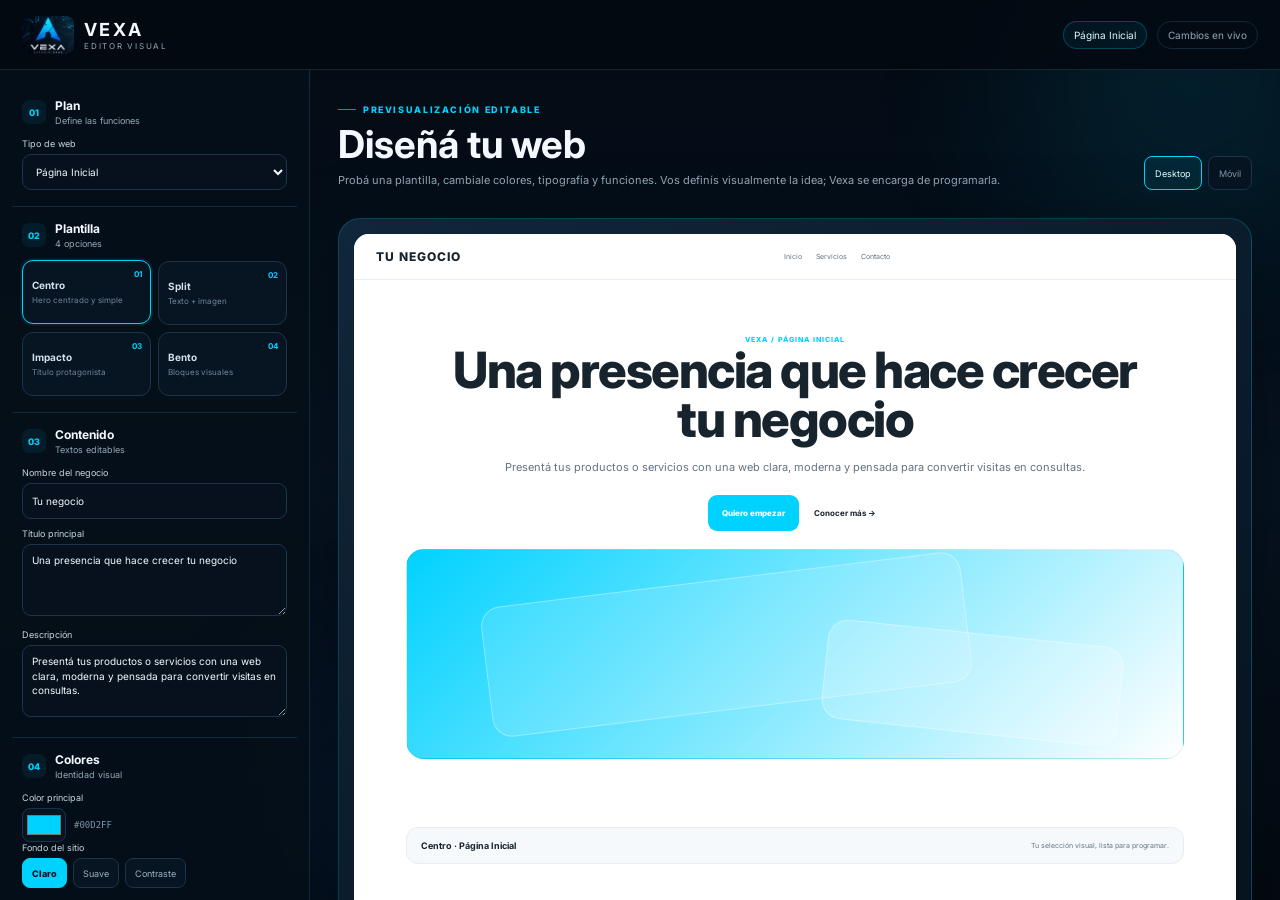
==== editor.html @ e1d901c8 "4.5" ====
<!DOCTYPE html>
<html lang="es">
<head>
  <meta charset="UTF-8">
  <meta name="viewport" content="width=device-width, initial-scale=1.0">
  <meta name="description" content="Editor visual de diseños Vexa Studio Page.">
  <link rel="icon" type="image/png" href="img/favicon.png">
  <title>Vexa | Editor visual</title>
  <link rel="preconnect" href="https://fonts.googleapis.com">
  <link rel="preconnect" href="https://fonts.gstatic.com" crossorigin>
  <link href="https://fonts.googleapis.com/css2?family=Inter:wght@400;500;600;700;800&family=Manrope:wght@400;500;600;700;800&family=Playfair+Display:wght@500;600;700&family=Poppins:wght@400;500;600;700;800&display=swap" rel="stylesheet">
  <link rel="stylesheet" href="editor.css">
</head>
<body>
  <div class="editor-glow editor-glow-a"></div>
  <div class="editor-glow editor-glow-b"></div>

  <header class="editor-topbar">
    <div class="editor-brand">
      <img src="img/logo-vexa-header.jpg" alt="Vexa" class="editor-logo">
      <div>
        <strong>VEXA</strong>
        <span>EDITOR VISUAL</span>
      </div>
    </div>
    <div class="editor-top-meta">
      <span class="pill" id="planPill">Página Inicial</span>
      <span class="save-state" id="saveState">Cambios en vivo</span>
    </div>
  </header>

  <main class="editor-shell">
    <aside class="editor-toolbar" aria-label="Herramientas de diseño">
      <div class="toolbar-scroll">
        <section class="tool-section">
          <div class="tool-heading"><span>01</span><div><strong>Plan</strong><small>Define las funciones</small></div></div>
          <label class="tool-field"><span>Tipo de web</span>
            <select id="planSelectEditor"></select>
          </label>
        </section>

        <section class="tool-section tool-templates">
          <div class="tool-heading">
            <span>02</span>
            <div><strong>Plantilla</strong><small>4 opciones</small></div>
          </div>
          <div class="template-picker" id="templatePicker"></div>
        </section>

        <section class="tool-section">
          <div class="tool-heading"><span>03</span><div><strong>Contenido</strong><small>Textos editables</small></div></div>
          <label class="tool-field">
            <span>Nombre del negocio</span>
            <input id="businessName" type="text" maxlength="36" value="Tu negocio">
          </label>
          <label class="tool-field">
            <span>Título principal</span>
            <textarea id="heroTitle" rows="2" maxlength="90">Una presencia que hace crecer tu negocio</textarea>
          </label>
          <label class="tool-field">
            <span>Descripción</span>
            <textarea id="heroDescription" rows="3" maxlength="180">Presentá tus productos o servicios con una web clara, moderna y pensada para convertir visitas en consultas.</textarea>
          </label>
        </section>

        <section class="tool-section">
          <div class="tool-heading"><span>04</span><div><strong>Colores</strong><small>Identidad visual</small></div></div>
          <label class="color-tool">
            <span>Color principal</span>
            <div class="color-row"><input id="accentColor" type="color" value="#00d2ff"><code id="accentHex">#00D2FF</code></div>
          </label>
          <div class="choice-label">Fondo del sitio</div>
          <div class="choice-row" id="themeChoices">
            <button type="button" class="choice active" data-theme="light">Claro</button>
            <button type="button" class="choice" data-theme="soft">Suave</button>
            <button type="button" class="choice" data-theme="contrast">Contraste</button>
          </div>
        </section>

        <section class="tool-section">
          <div class="tool-heading"><span>05</span><div><strong>Tipografía</strong><small>Estilo del contenido</small></div></div>
          <label class="tool-field"><span>Familia</span>
            <select id="fontFamily">
              <option value="Inter">Inter</option>
              <option value="Manrope">Manrope</option>
              <option value="Poppins">Poppins</option>
              <option value="Playfair Display">Playfair Display</option>
            </select>
          </label>
        </section>

        <section class="tool-section">
          <div class="tool-heading"><span>06</span><div><strong>Funciones</strong><small>Según tu plan</small></div></div>
          <div class="switch-list" id="featureList"></div>
        </section>

        <section class="tool-section">
          <div class="tool-heading"><span>07</span><div><strong>Productos</strong><small>Cómo se muestran</small></div></div>
          <div class="choice-row choice-row-wrap" id="productLayoutChoices">
            <button type="button" class="choice active" data-product-layout="grid">Cuadrícula</button>
            <button type="button" class="choice" data-product-layout="sidebar">Barra lateral</button>
          </div>
          <div class="lock-note" id="productLayoutNote"></div>
        </section>

        <section class="tool-section tool-actions">
          <button type="button" class="button primary-wide" id="saveDesign">Guardar diseño</button>
          <button type="button" class="button ghost-wide" id="sendToQuote">Usar en mi cotización</button>
          <button type="button" class="text-button" id="resetDesign">Restablecer</button>
        </section>
      </div>
    </aside>

    <section class="editor-workspace">
      <div class="workspace-head">
        <div>
          <span class="eyebrow">PREVISUALIZACIÓN EDITABLE</span>
          <h1 id="workspaceTitle">Diseñá tu web</h1>
          <p>Probá una plantilla, cambiale colores, tipografía y funciones. Vos definís visualmente la idea; Vexa se encarga de programarla.</p>
        </div>
        <div class="device-switch" aria-label="Vista del dispositivo">
          <button type="button" class="device-btn active" data-device="desktop">Desktop</button>
          <button type="button" class="device-btn" data-device="mobile">Móvil</button>
        </div>
      </div>

      <div class="preview-stage" id="previewStage">
        <div class="preview-frame" id="previewFrame">
          <div class="preview-site" id="previewSite"></div>
        </div>
      </div>

      <div class="editor-summary">
        <div class="summary-copy">
          <span class="eyebrow">INVERSIÓN ESTIMADA</span>
          <strong id="editorPrice">$ 30.000 ARS</strong>
          <small>El cálculo incluye el plan y los adicionales seleccionados en este editor. El mantenimiento se define en el cotizador.</small>
        </div>
        <div class="summary-chips" id="summaryChips"></div>
      </div>

      <details class="editor-notes">
        <summary>¿Cómo funciona este editor?</summary>
        <p>Las plantillas son referencias visuales. No modifican ni publican la web real. Cuando envíes tu selección, Vexa recibe la configuración elegida para programarla.</p>
      </details>
    </section>
  </main>

  <div class="mobile-toolbar-toggle" id="mobileToolbarToggle" aria-hidden="true">Herramientas</div>
  <div id="designQuoteModal" class="design-quote-modal hidden" role="dialog" aria-modal="true" aria-labelledby="designQuoteTitle">
    <div class="design-quote-backdrop" data-design-quote-backdrop></div>
    <div class="design-quote-card">
      <button type="button" class="design-quote-close" data-close-design-quote aria-label="Cerrar">×</button>
      <div class="design-quote-head">
        <span class="eyebrow">ÚLTIMO PASO</span>
        <h2 id="designQuoteTitle">Mandanos tu diseño</h2>
        <p>Tu selección visual ya está completa. Solo necesitamos tus datos de contacto y mantenimiento para enviarte la cotización sin que vuelvas a llenar el formulario principal.</p>
      </div>

      <div class="design-quote-preview-strip">
        <div><span>PLAN + PLANTILLA</span><strong id="designQuotePlan">Página Inicial · Centro</strong></div>
        <div><span>INVERSIÓN ESTIMADA</span><strong id="designQuoteInvestment">$ 30.000 ARS</strong></div>
      </div>

      <form id="designQuoteForm" class="design-quote-form">
        <div class="design-quote-fields">
          <label><span>Nombre de contacto *</span><input id="designClientContact" type="text" required maxlength="80" autocomplete="name" placeholder="Ej: Juan Pérez"></label>
          <label><span>Empresa / emprendimiento *</span><input id="designClientCompany" type="text" required maxlength="100" autocomplete="organization" placeholder="Ej: Mi Tienda"></label>
          <label><span>WhatsApp / teléfono *</span><input id="designClientPhone" type="tel" required maxlength="40" autocomplete="tel" inputmode="tel" placeholder="Ej: +54 9 ..."></label>
          <label><span>Correo electrónico <em>(opcional)</em></span><input id="designClientEmail" type="email" maxlength="120" autocomplete="email" placeholder="Ej: hola@mitienda.com"></label>
        </div>

        <div class="design-quote-block">
          <div class="design-quote-block-head"><strong>Mantenimiento y actualizaciones</strong><span>Opcional</span></div>
          <select id="designQuoteMaintenance">
            <option value="sin_mantenimiento">Sin mantenimiento</option>
            <option value="mensual">Mensual</option>
            <option value="quincenal">Quincenal</option>
            <option value="semanal">Semanal</option>
          </select>
          <small id="designQuoteMaintenanceNote">Sin mantenimiento no se pueden actualizar productos, precios ni contenidos de forma periódica.</small>
        </div>

        <div class="design-quote-block design-quote-features-block">
          <div class="design-quote-block-head"><strong>Funciones que elegiste</strong><span>Detalle para Vexa</span></div>
          <div id="designQuoteFeatures" class="design-quote-features"></div>
        </div>

        <label class="design-quote-message"><span>Comentario adicional <em>(opcional)</em></span><textarea id="designClientMessage" rows="3" maxlength="500" placeholder="Podés aclarar alguna idea, referencia o pedido especial."></textarea></label>

        <div class="design-quote-footer">
          <div class="design-quote-status" id="designQuoteStatus" role="status" aria-live="polite"></div>
          <div class="design-quote-actions">
            <button type="button" class="button ghost-wide" data-close-design-quote>Seguir editando</button>
            <button type="submit" class="button primary-wide" id="designQuoteSubmit">Enviar a Vexa</button>
          </div>
        </div>
      </form>
    </div>
  </div>

  <div class="editor-toast" id="editorToast" role="status" aria-live="polite"></div>

  <script src="editor.js"></script>
</body>
</html>
---- editor.css ----
:root{
  --bg:#040c15;--panel:#091827;--panel-2:#0c2033;--line:rgba(108,211,255,.14);--line-strong:rgba(0,210,255,.38);
  --cyan:#00d2ff;--blue:#2c74ff;--text:#f4f9ff;--muted:#93a7b8;--success:#51e1a5;--shadow:0 24px 80px rgba(0,0,0,.34);
}
*{box-sizing:border-box}
html,body{margin:0;min-height:100%;background:linear-gradient(180deg,#030a12,#061321 54%,#030a11);color:var(--text);font-family:Inter,system-ui,sans-serif}
body{overflow:hidden}
button,input,textarea,select{font:inherit}
button{cursor:pointer}
.editor-glow{position:fixed;width:340px;height:340px;border-radius:50%;filter:blur(90px);opacity:.1;pointer-events:none;z-index:0}.editor-glow-a{top:-90px;right:-80px;background:var(--cyan)}.editor-glow-b{bottom:-100px;left:260px;background:var(--blue)}
.editor-topbar{height:70px;display:flex;align-items:center;justify-content:space-between;padding:0 22px;border-bottom:1px solid var(--line);background:rgba(3,10,18,.88);backdrop-filter:blur(16px);position:relative;z-index:10}
.editor-brand{display:flex;align-items:center;gap:10px}.editor-logo{width:52px;height:38px;object-fit:cover;border-radius:8px}.editor-brand strong{display:block;font:700 18px Rajdhani,Inter,sans-serif;letter-spacing:.13em}.editor-brand span{display:block;margin-top:1px;color:var(--muted);font-size:8px;letter-spacing:.22em}.editor-top-meta{display:flex;align-items:center;gap:10px}.pill,.save-state{border:1px solid var(--line);padding:7px 10px;border-radius:999px;font-size:10px}.pill{border-color:rgba(0,210,255,.25);color:#dffbff;background:rgba(0,210,255,.06)}.save-state{color:var(--muted)}
.editor-shell{height:calc(100vh - 70px);display:grid;grid-template-columns:310px minmax(0,1fr);position:relative;z-index:1}
.editor-toolbar{background:rgba(5,15,25,.94);border-right:1px solid var(--line);overflow:hidden}.toolbar-scroll{height:100%;overflow:auto;padding:14px 12px 28px;scrollbar-width:thin}.tool-section{padding:14px 10px 16px;border-bottom:1px solid var(--line)}.tool-section:last-child{border-bottom:0}.tool-heading{display:flex;gap:9px;align-items:center;margin-bottom:12px}.tool-heading>span{display:grid;place-items:center;width:24px;height:24px;border-radius:7px;background:rgba(0,210,255,.08);color:var(--cyan);font-size:9px;font-weight:800}.tool-heading strong{display:block;font-size:12px}.tool-heading small{display:block;margin-top:2px;color:var(--muted);font-size:9px}
.template-picker{display:grid;grid-template-columns:repeat(2,minmax(0,1fr));gap:7px}.template-btn{position:relative;overflow:hidden;text-align:left;border:1px solid #1c344a;background:#071422;color:#cfe0ec;padding:9px;border-radius:11px;min-height:64px;transition:.18s ease}.template-btn:hover,.template-btn.active{border-color:var(--cyan);box-shadow:0 0 0 2px rgba(0,210,255,.08);transform:translateY(-1px)}.template-btn strong{display:block;font-size:10px}.template-btn span{display:block;color:#71879a;font-size:8px;line-height:1.35;margin-top:4px}.template-btn b{position:absolute;top:8px;right:8px;font-size:8px;color:var(--cyan)}
.tool-field,.color-tool{display:block;margin-top:9px}.tool-field>span,.color-tool>span,.choice-label{display:block;font-size:9px;color:#c6d6e1;margin-bottom:5px}.tool-field input,.tool-field textarea,.tool-field select{width:100%;color:var(--text);background:#06111d;border:1px solid #1c344a;border-radius:9px;padding:8px 9px;outline:none;font-size:10px}.tool-field input,.tool-field select{min-height:36px}.tool-field textarea{min-height:72px;resize:vertical;line-height:1.45}.tool-field input:focus,.tool-field textarea:focus,.tool-field select:focus{border-color:var(--cyan);box-shadow:0 0 0 2px rgba(0,210,255,.08)}
.color-row{display:flex;gap:8px;align-items:center}.color-row input{width:44px;height:34px;padding:2px;border-radius:8px;border:1px solid #1c344a;background:#071422}.color-row code{font-size:9px;color:#7f95a6}.choice-row{display:flex;gap:6px;overflow:auto;padding-bottom:2px;-webkit-overflow-scrolling:touch}.choice-row-wrap{flex-wrap:wrap;overflow:visible}.choice{min-height:30px;padding:0 9px;border-radius:8px;border:1px solid #1c344a;background:#071422;color:#9eb1c0;font-size:9px;white-space:nowrap}.choice:hover{border-color:rgba(0,210,255,.35)}.choice.active{color:#02121d;background:var(--cyan);border-color:var(--cyan);font-weight:800}
.switch-list{display:grid;gap:7px}.switch-item{position:relative;display:flex;align-items:center;justify-content:space-between;gap:9px;padding:9px;border-radius:10px;border:1px solid #1c344a;background:#071422}.switch-copy strong{display:block;font-size:9px}.switch-copy small{display:block;margin-top:2px;color:#6d8292;font-size:7px;line-height:1.35}.switch-control{position:relative;flex:0 0 auto}.switch-control input{position:absolute;opacity:0;pointer-events:none}.switch-ui{width:32px;height:18px;border-radius:999px;background:#192d3d;display:block;border:1px solid #29465d;position:relative;transition:.18s}.switch-ui:after{content:'';position:absolute;width:12px;height:12px;border-radius:50%;top:2px;left:2px;background:#6b8395;transition:.18s}.switch-control input:checked + .switch-ui{background:rgba(0,210,255,.25);border-color:var(--cyan)}.switch-control input:checked + .switch-ui:after{left:16px;background:var(--cyan)}.switch-item.locked{opacity:.47}.switch-item.locked .switch-ui{cursor:not-allowed}.switch-badge{display:inline-flex;margin-left:5px;padding:2px 4px;border-radius:999px;background:rgba(81,225,165,.08);color:var(--success);font-size:6px;font-weight:800}.switch-price{font-size:7px;color:var(--cyan);margin-left:auto;white-space:nowrap}.lock-note{margin-top:7px;color:#6c8193;font-size:8px;line-height:1.45}
.tool-actions{display:grid;gap:7px}.button{width:100%;min-height:38px;border-radius:9px;border:1px solid rgba(255,255,255,.08);font-size:9px;font-weight:800}.primary-wide{color:#03121b;background:linear-gradient(135deg,#2c74ff,#00d2ff);box-shadow:0 10px 24px rgba(0,151,224,.16)}.ghost-wide{color:#dffbff;background:#071422;border-color:rgba(0,210,255,.25)}.text-button{background:transparent;border:0;color:#71889a;font-size:9px;padding:4px}
.editor-workspace{min-width:0;overflow:auto;padding:24px 28px 34px}.workspace-head{display:flex;justify-content:space-between;gap:18px;align-items:end;margin-bottom:18px}.eyebrow{display:inline-flex;align-items:center;gap:7px;color:var(--cyan);font-size:9px;font-weight:800;letter-spacing:.18em}.eyebrow:before{content:'';width:18px;height:1px;background:var(--cyan);opacity:.7}.workspace-head h1{font:700 clamp(28px,3vw,42px)/1 Rajdhani,Inter,sans-serif;margin:10px 0 8px}.workspace-head p{max-width:680px;color:var(--muted);font-size:11px;line-height:1.7;margin:0}.device-switch{display:flex;gap:6px;flex:0 0 auto}.device-btn{height:34px;padding:0 10px;border-radius:8px;border:1px solid #1c344a;background:#071422;color:#8196a6;font-size:9px}.device-btn.active{border-color:var(--cyan);color:#eaffff;background:rgba(0,210,255,.07)}
.preview-stage{min-height:calc(100vh - 330px);display:flex;justify-content:center;align-items:flex-start;padding:10px 0 22px}.preview-frame{width:min(100%,1080px);background:linear-gradient(145deg,#10263a,#06121d);border:1px solid rgba(0,210,255,.22);border-radius:22px;padding:15px;box-shadow:var(--shadow)}.preview-site{width:100%;min-height:620px;border-radius:15px;overflow:hidden;background:#fff;color:#18212a;--site-accent:#00d2ff;--site-bg:#ffffff;--site-surface:#ffffff;--site-text:#17232d;--site-muted:#647382;--site-border:#e7edf2;font-family:Inter,sans-serif;transition:background .2s ease,color .2s ease}.preview-frame.mobile{width:min(390px,100%)}
.preview-site.theme-light{--site-bg:#ffffff;--site-surface:#f6f9fb;--site-text:#17232d;--site-muted:#647382;--site-border:#e7edf2}.preview-site.theme-soft{--site-bg:#f3efe8;--site-surface:#fbfaf7;--site-text:#251f1a;--site-muted:#7c7166;--site-border:#e5ded6}.preview-site.theme-contrast{--site-bg:#0a1017;--site-surface:#0f1b24;--site-text:#ecfbff;--site-muted:#90a9b8;--site-border:#223849;color:var(--site-text)}
.site-nav{display:flex;align-items:center;justify-content:space-between;gap:12px;padding:15px 22px;border-bottom:1px solid var(--site-border);background:var(--site-bg)}.site-brand{font-weight:800;font-size:12px;letter-spacing:.08em;color:var(--site-text)}.site-nav-links{display:flex;gap:14px;color:var(--site-muted);font-size:7px}.site-nav-tools{display:flex;gap:6px}.site-icon{display:grid;place-items:center;width:22px;height:22px;border-radius:7px;border:1px solid var(--site-border);font-size:7px;color:var(--site-text);background:var(--site-surface)}.site-hero{display:grid;gap:18px;padding:46px 52px 38px;background:var(--site-bg)}.site-hero.layout-centered{text-align:center;grid-template-columns:1fr}.site-hero.layout-split{grid-template-columns:1.1fr .9fr;align-items:center}.site-hero.layout-reverse{grid-template-columns:.9fr 1.1fr}.site-hero.layout-bento{grid-template-columns:1.1fr .9fr;align-items:stretch}.hero-copy h2{margin:0;max-width:720px;color:var(--site-text);font-weight:800;font-size:clamp(28px,4vw,50px);line-height:.98;letter-spacing:-.03em}.layout-centered .hero-copy h2{margin-inline:auto}.hero-copy p{margin:14px 0 0;max-width:620px;color:var(--site-muted);font-size:11px;line-height:1.7}.layout-centered .hero-copy p{margin-inline:auto}.hero-actions{display:flex;gap:8px;margin-top:18px;flex-wrap:wrap}.layout-centered .hero-actions{justify-content:center}.site-btn{display:inline-flex;align-items:center;justify-content:center;min-height:36px;padding:0 14px;border-radius:9px;background:var(--site-accent);color:white;font-weight:800;font-size:8px}.site-link-btn{display:inline-flex;align-items:center;min-height:36px;padding:0 7px;color:var(--site-text);font-size:8px;font-weight:700}.hero-art{position:relative;min-height:210px;border-radius:18px;overflow:hidden;background:linear-gradient(135deg,var(--site-accent),rgba(255,255,255,.2));border:1px solid rgba(0,0,0,.06)}.hero-art:before,.hero-art:after{content:'';position:absolute;border-radius:20px;border:1px solid rgba(255,255,255,.35);background:rgba(255,255,255,.12)}.hero-art:before{width:62%;height:62%;left:10%;top:14%;transform:rotate(-7deg)}.hero-art:after{width:38%;height:47%;right:8%;bottom:12%;transform:rotate(6deg);background:rgba(255,255,255,.2)}.site-grid{display:grid;gap:10px}.site-grid.cols-2{grid-template-columns:repeat(2,1fr)}.site-grid.cols-3{grid-template-columns:repeat(3,1fr)}.site-grid.cols-4{grid-template-columns:repeat(4,1fr)}.content-band{padding:16px 52px 42px;background:var(--site-bg)}.content-band h3{margin:0 0 10px;color:var(--site-text);font-size:15px}.mini-stat-card,.product-card,.info-card{background:var(--site-surface);border:1px solid var(--site-border);border-radius:13px;padding:12px}.mini-stat-card strong{display:block;font-size:16px;color:var(--site-accent)}.mini-stat-card span{display:block;margin-top:4px;color:var(--site-muted);font-size:7px}.info-card strong{display:block;font-size:10px;color:var(--site-text)}.info-card span{display:block;margin-top:5px;color:var(--site-muted);font-size:7px;line-height:1.45}
.products-layout{display:grid;gap:14px}.products-layout.grid{grid-template-columns:1fr}.products-layout.grid .products-list{display:grid;grid-template-columns:repeat(3,1fr);gap:10px}.products-layout.sidebar{grid-template-columns:170px 1fr}.products-filter{padding:10px;border-radius:12px;background:var(--site-surface);border:1px solid var(--site-border);align-self:start}.products-filter strong{display:block;font-size:8px;color:var(--site-text);margin-bottom:8px}.products-filter span{display:block;padding:6px 5px;color:var(--site-muted);font-size:7px;border-radius:6px}.products-filter span.active{background:color-mix(in srgb,var(--site-accent) 12%,transparent);color:var(--site-text)}.products-list{min-width:0}.product-card{padding:8px;overflow:hidden}.product-image{height:110px;border-radius:9px;background:linear-gradient(145deg,color-mix(in srgb,var(--site-accent) 18%,white),var(--site-surface));position:relative;overflow:hidden}.product-art{position:absolute;inset:0;display:grid;place-items:center;transition:.25s}.product-art span{width:42%;height:56%;border-radius:11px;background:linear-gradient(145deg,var(--site-accent),rgba(255,255,255,.92));box-shadow:0 13px 23px rgba(0,0,0,.1);transform:rotate(-6deg)}.product-art.alt{opacity:0;transform:translateX(24%)}.product-card.dynamic:hover .product-art.main,.product-card.dynamic:focus .product-art.main{opacity:0;transform:translateX(-20%)}.product-card.dynamic:hover .product-art.alt,.product-card.dynamic:focus .product-art.alt{opacity:1;transform:translateX(0)}.product-tag{position:absolute;left:7px;top:7px;padding:3px 5px;border-radius:999px;background:rgba(4,12,21,.76);color:#eafcff;font-size:5px;font-weight:700}.product-card h4{margin:8px 0 3px;color:var(--site-text);font-size:9px}.product-card p{margin:0;color:var(--site-muted);font-size:7px}.product-bottom{display:flex;align-items:center;justify-content:space-between;gap:7px;margin-top:8px}.product-price{font-size:8px;font-weight:800;color:var(--site-text)}.buy-mini{min-height:24px;padding:0 8px;border-radius:7px;border:1px solid color-mix(in srgb,var(--site-accent) 50%,var(--site-border));color:var(--site-accent);background:transparent;font-size:7px;font-weight:800}.buy-mini.filled{background:var(--site-accent);color:white;border-color:var(--site-accent)}
.site-feature-ribbon{display:flex;justify-content:space-between;gap:12px;align-items:center;padding:12px 14px;margin-top:14px;border:1px solid var(--site-border);border-radius:12px;background:var(--site-surface)}.site-feature-ribbon strong{font-size:9px;color:var(--site-text)}.site-feature-ribbon span{font-size:7px;color:var(--site-muted);text-align:right}.site-footer-preview{padding:20px 52px;background:var(--site-surface);border-top:1px solid var(--site-border);display:flex;justify-content:space-between;gap:20px}.site-footer-preview span{font-size:7px;color:var(--site-muted)}.floating-actions{position:absolute;right:16px;bottom:16px;display:flex;flex-direction:column;gap:6px}.float-btn{width:28px;height:28px;border-radius:50%;display:grid;place-items:center;color:white;font-size:6px;font-weight:800;box-shadow:0 7px 18px rgba(0,0,0,.22)}.float-wa{background:#25d366}.float-ig{background:linear-gradient(135deg,#833ab4,#e1306c,#f77737)}.float-fb{background:#1877f2;font-size:9px}.float-tt{background:#111}
.preview-canvas{position:relative;min-height:620px;background:var(--site-bg)}.preview-site.theme-contrast .site-btn{color:#02131a}.preview-site.theme-contrast .buy-mini.filled{color:#02131a}.preview-site.theme-contrast .hero-art{box-shadow:0 25px 65px color-mix(in srgb,var(--site-accent) 18%,transparent)}.preview-site.font-Playfair-Display .hero-copy h2{font-family:'Playfair Display',serif;letter-spacing:-.02em;font-weight:600}.preview-site.font-Manrope,.preview-site.font-Manrope *{font-family:Manrope,Inter,sans-serif}.preview-site.font-Poppins,.preview-site.font-Poppins *{font-family:Poppins,Inter,sans-serif}
.editor-summary{display:flex;justify-content:space-between;gap:18px;align-items:center;padding:16px 18px;border:1px solid var(--line);border-radius:16px;background:rgba(7,20,33,.72)}.summary-copy strong{display:block;font:700 24px Rajdhani,Inter,sans-serif;margin-top:4px}.summary-copy small{display:block;max-width:620px;margin-top:3px;color:var(--muted);font-size:8px;line-height:1.5}.summary-chips{display:flex;gap:6px;flex-wrap:wrap;justify-content:flex-end}.summary-chip{padding:6px 8px;border-radius:999px;border:1px solid rgba(0,210,255,.18);background:rgba(0,210,255,.05);color:#bcefff;font-size:7px}.editor-notes{margin-top:10px;color:#7c91a2;font-size:8px}.editor-notes summary{cursor:pointer;color:#a4bac9}.editor-notes p{line-height:1.6}.editor-toast{position:fixed;right:20px;bottom:20px;z-index:50;display:none;max-width:320px;padding:11px 14px;border-radius:11px;background:#0a1b2a;border:1px solid rgba(0,210,255,.3);box-shadow:0 18px 45px rgba(0,0,0,.25);font-size:9px;color:#eafcff}.mobile-toolbar-toggle{display:none}
@media (max-width:1040px){.editor-shell{grid-template-columns:290px minmax(0,1fr)}.editor-workspace{padding:20px 18px 30px}.site-hero{padding:38px 34px 30px}.content-band{padding-left:34px;padding-right:34px}.site-footer-preview{padding-left:34px;padding-right:34px}.products-layout.sidebar{grid-template-columns:135px 1fr}}
@media (max-width:820px){body{overflow:auto}.editor-topbar{height:auto;min-height:64px;padding:10px 14px}.editor-shell{height:auto;display:block}.editor-toolbar{position:sticky;top:0;z-index:20;border-right:0;border-bottom:1px solid var(--line)}.toolbar-scroll{display:flex;gap:10px;overflow-x:auto;padding:8px 12px 10px}.tool-section{flex:0 0 225px;border:1px solid var(--line);border-radius:12px;padding:10px;background:rgba(7,18,29,.9)}.tool-templates{flex-basis:250px}.tool-heading{margin-bottom:9px}.tool-section.tool-actions{flex-basis:180px}.editor-workspace{padding:16px 12px 28px}.workspace-head{align-items:start;flex-direction:column}.device-switch{align-self:stretch}.device-btn{flex:1}.preview-stage{min-height:0}.preview-frame{padding:8px;border-radius:16px}.preview-site{min-height:560px}.site-hero{padding:30px 20px 24px}.content-band{padding:14px 20px 30px}.site-footer-preview{padding:16px 20px}.site-nav{padding:12px 14px}.site-nav-links{gap:8px}.products-layout.sidebar{grid-template-columns:1fr}.products-filter{order:2}.products-layout.grid .products-list{grid-template-columns:repeat(2,1fr)}.editor-summary{align-items:flex-start;flex-direction:column}.summary-chips{justify-content:flex-start}}
@media (max-width:560px){.editor-brand .editor-logo{width:44px;height:32px}.editor-brand strong{font-size:16px}.editor-brand span{font-size:7px}.editor-top-meta{gap:5px}.save-state{display:none}.editor-workspace{padding-left:9px;padding-right:9px}.workspace-head h1{font-size:34px}.workspace-head p{font-size:10px}.template-picker{grid-template-columns:repeat(4,minmax(120px,1fr));overflow:auto}.tool-section{flex-basis:205px}.preview-frame.mobile{width:100%}.site-nav-links{display:none}.site-hero.layout-split,.site-hero.layout-reverse,.site-hero.layout-bento{grid-template-columns:1fr}.site-hero.layout-split .hero-art,.site-hero.layout-reverse .hero-art{min-height:130px}.hero-copy h2{font-size:34px}.products-layout.grid .products-list{grid-template-columns:repeat(2,1fr)}.editor-summary{padding:13px}.summary-copy strong{font-size:21px}}
@media (prefers-reduced-motion:reduce){*{scroll-behavior:auto!important;transition:none!important}}

/* =========================================================
   MODAL — ENVIAR DISEÑO A COTIZACIÓN
   El editor conserva su estética dark/neon; este modal vive
   dentro del mismo editor y es responsive para móviles.
   ========================================================= */
body.modal-open{overflow:hidden}
.design-quote-modal{position:fixed;inset:0;z-index:100;display:grid;place-items:center;padding:22px}
.design-quote-modal.hidden{display:none}
.design-quote-backdrop{position:absolute;inset:0;background:rgba(1,7,13,.76);backdrop-filter:blur(8px)}
.design-quote-card{position:relative;z-index:1;width:min(760px,100%);max-height:min(900px,calc(100vh - 36px));overflow:auto;border:1px solid rgba(0,210,255,.28);border-radius:20px;background:linear-gradient(180deg,#091827,#06111c);box-shadow:0 28px 100px rgba(0,0,0,.52);padding:24px}
.design-quote-close{position:absolute;top:14px;right:14px;width:34px;height:34px;border-radius:50%;border:1px solid #1c344a;background:#071422;color:#bdd1df;font-size:20px;line-height:1}
.design-quote-close:hover{border-color:var(--cyan);color:#fff}
.design-quote-head{padding-right:44px}.design-quote-head h2{font:700 clamp(28px,4vw,42px)/1 Rajdhani,Inter,sans-serif;margin:9px 0 7px}.design-quote-head p{margin:0;color:var(--muted);font-size:10px;line-height:1.7;max-width:650px}
.design-quote-preview-strip{display:grid;grid-template-columns:1fr 1fr;gap:8px;margin:18px 0;padding:10px;border:1px solid var(--line);border-radius:12px;background:rgba(0,210,255,.04)}.design-quote-preview-strip>div{padding:8px 10px;border-radius:9px;background:#071422;border:1px solid #162c3f}.design-quote-preview-strip span{display:block;color:#718799;font-size:7px;letter-spacing:.13em}.design-quote-preview-strip strong{display:block;margin-top:4px;color:#e8fbff;font-size:11px}
.design-quote-form{display:grid;gap:14px}.design-quote-fields{display:grid;grid-template-columns:1fr 1fr;gap:10px}.design-quote-form label{display:block}.design-quote-form label>span{display:flex;gap:5px;align-items:center;margin-bottom:5px;color:#c6d6e1;font-size:8px}.design-quote-form label em{color:#6f8799;font-style:normal;font-size:7px}.design-quote-form input,.design-quote-form textarea,.design-quote-form select{width:100%;color:var(--text);background:#06111d;border:1px solid #1c344a;border-radius:9px;padding:9px 10px;outline:none;font-size:10px}.design-quote-form input,.design-quote-form select{min-height:38px}.design-quote-form textarea{resize:vertical;line-height:1.45}.design-quote-form input:focus,.design-quote-form textarea:focus,.design-quote-form select:focus{border-color:var(--cyan);box-shadow:0 0 0 2px rgba(0,210,255,.08)}
.design-quote-block{padding:12px;border:1px solid var(--line);border-radius:12px;background:rgba(7,20,33,.66)}.design-quote-block-head{display:flex;justify-content:space-between;gap:8px;align-items:center;margin-bottom:8px}.design-quote-block-head strong{font-size:9px}.design-quote-block-head span{color:var(--muted);font-size:7px}.design-quote-block select{margin:0}.design-quote-block>small{display:block;margin-top:7px;color:#6f8799;font-size:7px;line-height:1.5}
.design-quote-features{display:grid;gap:5px}.quote-feature-row{display:flex;justify-content:space-between;gap:12px;align-items:center;padding:8px 9px;border-radius:8px;border:1px solid #162c3f;background:#071422}.quote-feature-row span{min-width:0}.quote-feature-row strong{display:block;font-size:8px}.quote-feature-row small{display:block;margin-top:2px;color:#6f8799;font-size:7px}.quote-feature-row b{font-size:8px;color:var(--cyan);white-space:nowrap}.quote-feature-row.muted{opacity:.62}.design-quote-message textarea{min-height:72px}
.design-quote-footer{display:flex;justify-content:space-between;gap:14px;align-items:end}.design-quote-status{min-height:26px;max-width:380px;color:#8da5b6;font-size:8px;line-height:1.5}.design-quote-status.sending{color:#bcefff}.design-quote-status.success{color:var(--success)}.design-quote-status.error{color:#ff9c9c}.design-quote-actions{display:flex;gap:8px;min-width:260px}.design-quote-actions .button{flex:1}.lead-preview-box{display:grid;grid-template-columns:1.15fr .85fr;gap:12px;align-items:stretch;padding:15px;border:1px solid var(--site-border);border-radius:14px;background:var(--site-surface)}.site-kicker{display:block;color:var(--site-accent);font-size:7px;font-weight:800;letter-spacing:.15em}.lead-preview-box h3{margin:5px 0 6px;color:var(--site-text);font-size:18px}.lead-preview-box p{margin:0;color:var(--site-muted);font-size:8px;line-height:1.55}.lead-preview-fields{display:grid;gap:6px;align-content:center}.lead-preview-fields>span{display:flex;align-items:center;min-height:27px;padding:0 8px;border:1px solid var(--site-border);border-radius:7px;color:var(--site-muted);font-size:7px;background:var(--site-bg)}.lead-preview-fields .lead-preview-button{justify-content:center;background:var(--site-accent);border-color:var(--site-accent);color:white;font-weight:800}
@media (max-width:720px){.design-quote-modal{padding:10px}.design-quote-card{max-height:calc(100vh - 20px);border-radius:16px;padding:18px}.design-quote-fields{grid-template-columns:1fr}.design-quote-preview-strip{grid-template-columns:1fr}.design-quote-footer{flex-direction:column;align-items:stretch}.design-quote-actions{min-width:0}.lead-preview-box{grid-template-columns:1fr}}
@media (max-width:420px){.design-quote-actions{flex-direction:column}.design-quote-actions .button{width:100%}}
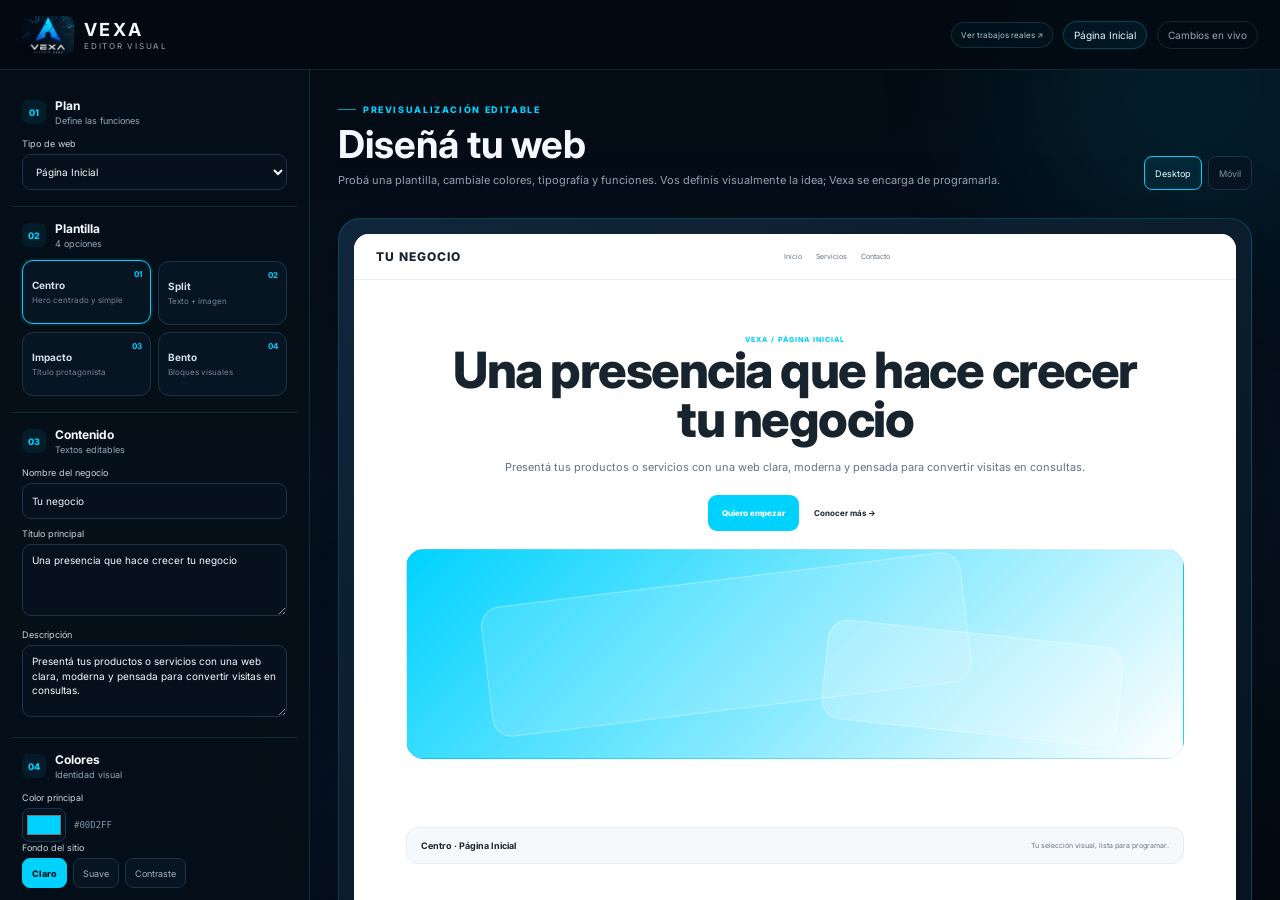
==== commit e1dba728: "4.7" ====
--- a/editor.html
+++ b/editor.html
@@ -24,6 +24,7 @@
       </div>
     </div>
     <div class="editor-top-meta">
+      <a class="top-work-link" href="index.html#trabajos" target="_blank" rel="noopener">Ver trabajos reales ↗</a>
       <span class="pill" id="planPill">Página Inicial</span>
       <span class="save-state" id="saveState">Cambios en vivo</span>
     </div>
@@ -146,7 +147,7 @@
     </section>
   </main>
 
-  <div class="mobile-toolbar-toggle" id="mobileToolbarToggle" aria-hidden="true">Herramientas</div>
+  <button type="button" class="mobile-toolbar-toggle" id="mobileToolbarToggle" aria-expanded="false">Herramientas</button><div class="mobile-toolbar-backdrop" id="mobileToolbarBackdrop"></div>
   <div id="designQuoteModal" class="design-quote-modal hidden" role="dialog" aria-modal="true" aria-labelledby="designQuoteTitle">
     <div class="design-quote-backdrop" data-design-quote-backdrop></div>
     <div class="design-quote-card">
@@ -160,6 +161,16 @@
       <div class="design-quote-preview-strip">
         <div><span>PLAN + PLANTILLA</span><strong id="designQuotePlan">Página Inicial · Centro</strong></div>
         <div><span>INVERSIÓN ESTIMADA</span><strong id="designQuoteInvestment">$ 30.000 ARS</strong></div>
+      </div>
+
+      <div class="design-quote-block design-quote-summary-block">
+        <div class="design-quote-block-head"><strong>RESUMEN</strong><span>Desglose de tu inversión</span></div>
+        <div class="quote-summary-table">
+          <div><span>Subtotal del plan</span><strong id="designQuoteSubtotal">$ 0 ARS</strong></div>
+          <div><span>Funciones adicionales</span><strong id="designQuoteExtras">$ 0 ARS</strong></div>
+          <div class="quote-summary-total"><span>Total inicial</span><strong id="designQuoteTotal">$ 0 ARS</strong></div>
+        </div>
+        <small id="designQuoteSummaryNote">La tipografía y la gama de colores no generan cargos adicionales.</small>
       </div>
 
       <form id="designQuoteForm" class="design-quote-form">
--- a/editor.css
+++ b/editor.css
@@ -50,3 +50,371 @@
 .design-quote-footer{display:flex;justify-content:space-between;gap:14px;align-items:end}.design-quote-status{min-height:26px;max-width:380px;color:#8da5b6;font-size:8px;line-height:1.5}.design-quote-status.sending{color:#bcefff}.design-quote-status.success{color:var(--success)}.design-quote-status.error{color:#ff9c9c}.design-quote-actions{display:flex;gap:8px;min-width:260px}.design-quote-actions .button{flex:1}.lead-preview-box{display:grid;grid-template-columns:1.15fr .85fr;gap:12px;align-items:stretch;padding:15px;border:1px solid var(--site-border);border-radius:14px;background:var(--site-surface)}.site-kicker{display:block;color:var(--site-accent);font-size:7px;font-weight:800;letter-spacing:.15em}.lead-preview-box h3{margin:5px 0 6px;color:var(--site-text);font-size:18px}.lead-preview-box p{margin:0;color:var(--site-muted);font-size:8px;line-height:1.55}.lead-preview-fields{display:grid;gap:6px;align-content:center}.lead-preview-fields>span{display:flex;align-items:center;min-height:27px;padding:0 8px;border:1px solid var(--site-border);border-radius:7px;color:var(--site-muted);font-size:7px;background:var(--site-bg)}.lead-preview-fields .lead-preview-button{justify-content:center;background:var(--site-accent);border-color:var(--site-accent);color:white;font-weight:800}
 @media (max-width:720px){.design-quote-modal{padding:10px}.design-quote-card{max-height:calc(100vh - 20px);border-radius:16px;padding:18px}.design-quote-fields{grid-template-columns:1fr}.design-quote-preview-strip{grid-template-columns:1fr}.design-quote-footer{flex-direction:column;align-items:stretch}.design-quote-actions{min-width:0}.lead-preview-box{grid-template-columns:1fr}}
 @media (max-width:420px){.design-quote-actions{flex-direction:column}.design-quote-actions .button{width:100%}}
+
+/* =========================================================
+   V8 — EDITOR MÓVIL + PREVIEWS ILUSTRATIVAS
+   En móvil la barra se convierte en un panel lateral plegable
+   para no tapar nunca la web que está diseñando el cliente.
+   ========================================================= */
+.top-work-link{display:inline-flex;align-items:center;gap:4px;color:#a9c6d8;text-decoration:none;font-size:8px;padding:7px 9px;border:1px solid var(--line);border-radius:999px;background:rgba(0,210,255,.04)}
+.top-work-link:hover{color:#fff;border-color:rgba(0,210,255,.34)}
+.product-image{position:relative;overflow:hidden;background:var(--site-surface)}
+.product-img{position:absolute;inset:0;width:100%;height:100%;object-fit:cover;transition:opacity .28s ease,transform .28s ease}
+.product-img.alt{opacity:0;transform:scale(1.03)}
+.product-card.dynamic:hover .product-img.main,.product-card.dynamic:focus-within .product-img.main,.product-card.dynamic:focus .product-img.main{opacity:0;transform:scale(.98)}
+.product-card.dynamic:hover .product-img.alt,.product-card.dynamic:focus-within .product-img.alt,.product-card.dynamic:focus .product-img.alt{opacity:1;transform:scale(1)}
+.product-card.dynamic{outline:none}
+.cart-ribbon{display:flex!important;align-items:center;gap:7px}.cart-ribbon img{width:30px;height:20px;object-fit:cover;border-radius:5px}.cart-ribbon span{display:block!important}
+.feature-showcase{border-top:1px solid var(--site-border)}
+.feature-showcase-head{display:flex;align-items:center;justify-content:space-between;gap:12px;margin-bottom:9px}.feature-showcase-head h3{margin:5px 0 0;color:var(--site-text);font-size:17px}.feature-showcase-note{font-size:7px;color:var(--site-muted);padding:5px 7px;border:1px solid var(--site-border);border-radius:999px}
+.feature-showcase-list{display:flex;gap:8px;overflow-x:auto;padding-bottom:3px;scroll-snap-type:x proximity;-webkit-overflow-scrolling:touch}
+.feature-showcase-item{flex:0 0 min(285px,76%);display:flex;gap:8px;align-items:center;padding:7px;border:1px solid var(--site-border);border-radius:11px;background:var(--site-surface);scroll-snap-align:start}.feature-showcase-item img{width:72px;height:48px;object-fit:cover;border-radius:7px;border:1px solid var(--site-border);flex:0 0 auto}.feature-showcase-item strong{display:block;color:var(--site-text);font-size:8px}.feature-showcase-item p{margin:3px 0 0;color:var(--site-muted);font-size:7px;line-height:1.35}
+
+.mobile-toolbar-backdrop{display:none}
+@media (max-width:820px){
+  body{overflow:auto}
+  .editor-topbar{height:auto;min-height:64px;padding:10px 14px}
+  .editor-shell{height:auto;display:block}
+  .editor-toolbar{position:fixed;left:0;top:64px;bottom:0;width:min(88vw,310px);height:calc(100vh - 64px);z-index:70;transform:translateX(-105%);transition:transform .25s ease;box-shadow:26px 0 70px rgba(0,0,0,.44);border-right:1px solid var(--line);border-bottom:0}
+  .editor-toolbar.mobile-open{transform:translateX(0)}
+  .toolbar-scroll{height:100%;display:block;overflow:auto;padding:12px 12px 30px}
+  .tool-section{display:block;border:0;border-bottom:1px solid var(--line);border-radius:0;padding:13px 4px 16px;background:transparent}
+  .tool-section.tool-actions{display:grid}
+  .tool-templates{flex-basis:auto}
+  .template-picker{grid-template-columns:repeat(2,minmax(0,1fr));overflow:visible}
+  .tool-section:first-child{padding-top:4px}
+  .mobile-toolbar-toggle{display:block;position:fixed;right:14px;bottom:14px;z-index:80;border:1px solid rgba(0,210,255,.4);background:linear-gradient(135deg,#0a2031,#071422);color:#e8fbff;box-shadow:0 14px 35px rgba(0,0,0,.38),0 0 28px rgba(0,210,255,.09);border-radius:999px;padding:10px 14px;font-size:10px;font-weight:800}
+  .mobile-toolbar-toggle.is-open{background:linear-gradient(135deg,#00d2ff,#2c74ff);color:#03121b}
+  .mobile-toolbar-backdrop{position:fixed;inset:64px 0 0;z-index:60;background:rgba(0,0,0,.46);backdrop-filter:blur(2px);display:none}
+  body.mobile-toolbar-open .mobile-toolbar-backdrop{display:block}
+  .editor-workspace{padding:16px 10px 32px}
+  .workspace-head{align-items:start;flex-direction:column;margin-bottom:12px}
+  .workspace-head p{max-width:none}
+  .device-switch{align-self:stretch}
+  .device-btn{flex:1}
+  .preview-stage{min-height:0;padding-top:5px}
+  .preview-frame{padding:7px;border-radius:16px}
+  .preview-site{min-height:560px}
+  .editor-summary{margin-top:6px}
+  .top-work-link{display:none}
+}
+@media (max-width:560px){
+  .editor-toolbar{top:60px;height:calc(100vh - 60px)}
+  .mobile-toolbar-backdrop{inset:60px 0 0}
+  .template-picker{grid-template-columns:repeat(2,minmax(0,1fr))}
+  .feature-showcase-item{flex-basis:86%}
+}
+
+
+/* =========================================================
+   V9 — PREVISUALIZACIÓN DE PRODUCTOS MÁS REALISTA
+   ---------------------------------------------------------
+   Estos estilos hacen que el editor parezca una web funcional:
+   fotos de producto, precio, rating, búsqueda, carrito y CTA.
+   ========================================================= */
+.products-toolbar{display:flex;justify-content:space-between;gap:12px;align-items:end;margin-bottom:12px}.products-toolbar-sub{margin:3px 0 0;color:var(--site-muted);font-size:7px;line-height:1.45}.product-tools{display:flex;gap:6px;align-items:center}.demo-search{display:flex;align-items:center;gap:5px;height:27px;padding:0 8px;border-radius:7px;border:1px solid var(--site-border);background:var(--site-bg);color:var(--site-muted);font-size:7px}.demo-search img{width:12px;height:12px;object-fit:cover;border-radius:3px}.demo-cart-button{display:flex;align-items:center;gap:5px;min-height:27px;padding:0 8px;border-radius:7px;border:1px solid color-mix(in srgb,var(--site-accent) 45%,var(--site-border));background:var(--site-surface);color:var(--site-text);font-size:7px;font-weight:800}.demo-cart-button img{width:15px;height:15px;object-fit:cover;border-radius:3px}.demo-cart-button b{display:inline-grid;place-items:center;min-width:14px;height:14px;padding:0 3px;border-radius:999px;background:var(--site-accent);color:#fff;font-size:6px}.site-icon{display:inline-flex;align-items:center;gap:3px}.site-icon img{width:16px;height:16px;object-fit:cover;border-radius:4px}.site-icon b{display:inline-grid;place-items:center;min-width:13px;height:13px;padding:0 3px;border-radius:999px;background:var(--site-accent);color:#fff;font-size:5px}.product-meta{min-width:0}.product-category{text-transform:uppercase;letter-spacing:.1em;color:var(--site-muted);font-size:5px;font-weight:800}.product-rating{margin-top:3px;color:var(--site-accent);font-size:7px;letter-spacing:.06em}.product-rating span{color:var(--site-muted);letter-spacing:0;font-size:6px}.product-bottom>div{min-width:0}.product-bottom small{display:block;margin-top:2px;color:var(--site-muted);font-size:5px;line-height:1.3}.dynamic-hint{position:absolute;right:7px;bottom:7px;padding:3px 5px;border-radius:999px;background:rgba(3,10,17,.75);color:#fff;font-size:5px;z-index:3}.buy-mini.added{background:#2bb673;color:#fff;border-color:#2bb673}.mini-cart-preview{display:flex;align-items:center;gap:8px}.mini-cart-preview img{width:34px;height:24px;object-fit:cover;border-radius:5px;flex:0 0 auto}.mini-cart-preview div{min-width:0}.mini-cart-preview .mini-cart-total{margin-left:auto;color:var(--site-text);font-size:7px;white-space:nowrap}
+@media (max-width:720px){.products-toolbar{align-items:stretch;flex-direction:column}.product-tools{justify-content:space-between}.demo-search{flex:1}.product-tools>*{flex:1}.mini-cart-preview{align-items:flex-start}.mini-cart-preview .mini-cart-total{margin-left:0}.product-card h4{font-size:10px}.product-card p{font-size:7px}}
+
+
+/* =========================================================
+   V10 — RESUMEN DE COTIZACIÓN + IMÁGENES SIN DEFORMAR
+   ========================================================= */
+.design-quote-summary-block{background:linear-gradient(180deg,rgba(0,210,255,.055),rgba(7,20,33,.76))}
+.quote-summary-table{display:grid;gap:6px}
+.quote-summary-table>div{display:flex;justify-content:space-between;gap:14px;align-items:center;padding:8px 9px;border:1px solid #162c3f;border-radius:8px;background:#071422}
+.quote-summary-table span{color:#a9bdcb;font-size:8px}
+.quote-summary-table strong{font-size:9px;color:#e8fbff;white-space:nowrap}
+.quote-summary-total{border-color:rgba(0,210,255,.36)!important;background:rgba(0,210,255,.07)!important}
+.quote-summary-total span{color:#e8fbff;font-weight:800}
+.quote-summary-total strong{color:var(--cyan);font-size:10px}
+.design-quote-summary-block>small{display:block;margin-top:7px;color:#6f8799;font-size:7px;line-height:1.5}
+.product-image{aspect-ratio:1/1;min-height:0;background:#f5f8fa}
+.product-img{object-fit:contain!important;width:100%;height:100%;padding:5px;box-sizing:border-box}
+.feature-showcase-item img{object-fit:contain!important;background:#f4f7f9;padding:2px;box-sizing:border-box}
+
+/* Vista móvil simulada: se mantiene proporcional sin estirar la maqueta. */
+.preview-frame.mobile{width:min(390px,calc(100vw - 48px));max-width:100%;flex:0 0 auto}
+.preview-frame.mobile .preview-site{font-size:95%}
+.preview-frame.mobile .site-nav{padding:10px 12px}
+.preview-frame.mobile .site-brand strong{font-size:12px}
+.preview-frame.mobile .site-hero{padding:24px 18px 22px;gap:14px}
+.preview-frame.mobile .site-hero.layout-split,
+.preview-frame.mobile .site-hero.layout-reverse,
+.preview-frame.mobile .site-hero.layout-bento{grid-template-columns:1fr}
+.preview-frame.mobile .site-hero .hero-art{min-height:150px!important}
+.preview-frame.mobile .hero-copy h2{font-size:28px;line-height:1.04}
+.preview-frame.mobile .hero-copy p{font-size:9px}
+.preview-frame.mobile .content-band{padding:12px 16px 24px}
+.preview-frame.mobile .products-toolbar{gap:8px}
+.preview-frame.mobile .products-toolbar-sub{font-size:6px}
+.preview-frame.mobile .products-layout.sidebar{grid-template-columns:1fr}
+.preview-frame.mobile .products-filter{display:flex;gap:5px;overflow-x:auto;padding-bottom:4px;white-space:nowrap}
+.preview-frame.mobile .products-filter span{padding:5px 7px}
+.preview-frame.mobile .site-grid.cols-3,
+.preview-frame.mobile .products-layout.grid .products-list .site-grid{grid-template-columns:repeat(2,minmax(0,1fr))}
+.preview-frame.mobile .product-card{min-width:0}
+.preview-frame.mobile .product-card h4{font-size:9px;line-height:1.2}
+.preview-frame.mobile .product-price{font-size:9px}
+.preview-frame.mobile .product-bottom{gap:5px}
+.preview-frame.mobile .buy-mini{padding:6px 7px;font-size:6px}
+.preview-frame.mobile .feature-showcase-list{overflow-x:auto}
+.preview-frame.mobile .site-footer-preview{padding:14px 16px}
+
+@media (max-width:420px){
+  .design-quote-summary-block{padding:10px}
+  .quote-summary-table>div{padding:7px 8px}
+  .preview-frame.mobile{width:calc(100vw - 28px)}
+}
+
+/* =========================================================
+   V11 — IMÁGENES DE PRODUCTO: PRESENTACIÓN PROPORCIONAL
+   Las imágenes de muestra están en 4:3 para que se vean
+   rectangulares y profesionales, sin deformarse.
+   Para volverlas cuadradas, cambiá 4 / 3 por 1 / 1.
+   ========================================================= */
+.product-image{
+  aspect-ratio:4 / 3 !important;
+  height:auto !important;
+  min-height:0 !important;
+  background:#f5f8fa;
+  border-radius:10px;
+}
+.product-img{
+  width:100% !important;
+  height:100% !important;
+  padding:0 !important;
+  object-fit:cover !important;
+  object-position:center !important;
+  display:block !important;
+}
+.product-img.alt{transform:scale(1.01);}
+.product-card.dynamic:hover .product-img.main,
+.product-card.dynamic:focus-within .product-img.main,
+.product-card.dynamic:focus .product-img.main{transform:scale(1.01)}
+.product-card.dynamic:hover .product-img.alt,
+.product-card.dynamic:focus-within .product-img.alt,
+.product-card.dynamic:focus .product-img.alt{transform:scale(1.01)}
+
+/* Las miniaturas de funciones también mantienen una proporción limpia. */
+.feature-showcase-item img{
+  width:82px !important;
+  height:54px !important;
+  aspect-ratio:3 / 2;
+  object-fit:cover !important;
+  object-position:center;
+  padding:0 !important;
+  display:block;
+  background:#f4f7f9;
+}
+
+/* En móvil seguimos usando el mismo formato 4:3 para evitar saltos visuales. */
+@media (max-width:560px){
+  .product-image{aspect-ratio:4 / 3 !important;}
+  .feature-showcase-item img{width:74px !important;height:50px !important;}
+}
+
+/* =========================================================
+   V12 — FOTOS REALES DE PRODUCTO
+   ---------------------------------------------------------
+   Las fotos entregadas por Vexa son 1200x900 (4:3). El marco
+   también es 4:3, así que no hay deformación ni estiramiento.
+   Para usar formato cuadrado en el futuro: 4 / 3 -> 1 / 1.
+   ========================================================= */
+.product-image{
+  aspect-ratio:4 / 3 !important;
+  width:100% !important;
+  height:auto !important;
+  min-height:0 !important;
+  overflow:hidden !important;
+  background:#f5f7f9 !important;
+  border-radius:10px !important;
+}
+.product-img{
+  position:absolute !important;
+  inset:0 !important;
+  display:block !important;
+  width:100% !important;
+  height:100% !important;
+  object-fit:contain !important;
+  object-position:center !important;
+  padding:0 !important;
+  margin:0 !important;
+  box-sizing:border-box !important;
+}
+.product-img.alt{opacity:0}
+.product-card.dynamic:hover .product-img.main,
+.product-card.dynamic:focus .product-img.main,
+.product-card.dynamic:focus-within .product-img.main{opacity:0}
+.product-card.dynamic:hover .product-img.alt,
+.product-card.dynamic:focus .product-img.alt,
+.product-card.dynamic:focus-within .product-img.alt{opacity:1}
+.dynamic-hint{
+  position:absolute;right:8px;bottom:8px;z-index:4;
+  padding:4px 7px;border-radius:999px;
+  background:rgba(4,12,20,.78);border:1px solid rgba(255,255,255,.14);
+  color:#fff;font-size:6px;font-weight:800;letter-spacing:.04em;
+  pointer-events:none;
+}
+.feature-showcase-item img{
+  aspect-ratio:3 / 2 !important;
+  width:82px !important;
+  height:auto !important;
+  object-fit:cover !important;
+  object-position:center !important;
+}
+@media (max-width:560px){
+  .product-image{aspect-ratio:4 / 3 !important}
+  .product-card h4{font-size:9px;line-height:1.2}
+}
+
+/* =========================================================
+   V13 — CATALOGO / TIENDA: CORRECCIÓN DE DISTRIBUCIÓN
+   ---------------------------------------------------------
+   Antes, .products-list también era un grid y eso hacía que
+   la barra superior y la grilla de productos ocuparan columnas
+   separadas. Resultado: productos demasiado angostos,
+   mucho espacio vacío y botones encimados.
+   ========================================================= */
+.products-layout.grid .products-list{
+  display:block !important;
+  width:100%;
+}
+.products-layout.grid .products-list > .site-grid{
+  width:100%;
+  grid-template-columns:repeat(3,minmax(0,1fr)) !important;
+  align-items:stretch;
+}
+.product-card{
+  display:flex !important;
+  flex-direction:column !important;
+  min-width:0;
+}
+.product-card .product-meta{
+  flex:1 1 auto;
+  min-width:0;
+}
+.product-card h4{
+  overflow-wrap:anywhere;
+  line-height:1.25;
+}
+.product-card .product-bottom{
+  width:100%;
+  min-width:0;
+  display:flex !important;
+  align-items:flex-end !important;
+  justify-content:space-between !important;
+  flex-wrap:nowrap;
+  margin-top:auto !important;
+  padding-top:9px;
+}
+.product-card .product-bottom > div{
+  flex:1 1 auto;
+  min-width:0;
+  overflow:hidden;
+}
+.product-card .product-price,
+.product-card .product-bottom small{
+  display:block;
+  overflow-wrap:anywhere;
+}
+.product-card .buy-mini{
+  flex:0 0 auto;
+  white-space:nowrap;
+  min-width:max-content;
+}
+
+/* En catálogos anchos aprovechamos mejor el área disponible. */
+@media (min-width:1180px){
+  .products-layout.grid .products-list > .site-grid{
+    grid-template-columns:repeat(3,minmax(0,1fr)) !important;
+    gap:14px;
+  }
+}
+
+/* En tamaños intermedios reducimos a 2 columnas antes de que
+   las cards pierdan legibilidad. */
+@media (max-width:900px){
+  .products-layout.grid .products-list > .site-grid{
+    grid-template-columns:repeat(2,minmax(0,1fr)) !important;
+  }
+}
+
+/* En la preview móvil: una sola columna solo cuando el ancho
+   realmente es pequeño; así evitamos botones apretados. */
+@media (max-width:560px){
+  .preview-frame.mobile .products-layout.grid .products-list > .site-grid{
+    grid-template-columns:repeat(2,minmax(0,1fr)) !important;
+    gap:8px;
+  }
+  .preview-frame.mobile .product-card .product-bottom{
+    align-items:flex-start !important;
+    flex-wrap:wrap;
+    gap:6px;
+  }
+  .preview-frame.mobile .product-card .product-bottom > div{
+    flex-basis:100%;
+  }
+}
+/* =========================================================
+   V14 — IMÁGENES DINÁMICAS: RIBBON COMPACTO
+   ---------------------------------------------------------
+   El aviso de imágenes dinámicas nunca debe mostrar la foto
+   a tamaño natural. Solo funciona como una muestra compacta.
+   La interacción real ocurre dentro de la tarjeta del producto.
+   ========================================================= */
+.dynamic-ribbon{
+  align-items:center;
+  overflow:hidden;
+}
+.dynamic-ribbon-visual{
+  display:flex;
+  align-items:center;
+  gap:5px;
+  flex:0 0 auto;
+}
+.dynamic-ribbon-visual img{
+  display:block !important;
+  width:58px !important;
+  height:44px !important;
+  min-width:58px !important;
+  max-width:58px !important;
+  min-height:44px !important;
+  max-height:44px !important;
+  aspect-ratio:4 / 3 !important;
+  object-fit:cover !important;
+  object-position:center !important;
+  padding:0 !important;
+  margin:0 !important;
+  border-radius:7px !important;
+  border:1px solid var(--site-border) !important;
+  background:#f5f7f9 !important;
+}
+.dynamic-ribbon-arrow{
+  display:grid;
+  place-items:center;
+  width:16px;
+  height:16px;
+  border-radius:999px;
+  background:rgba(0,210,255,.11);
+  border:1px solid var(--site-border);
+  color:var(--site-accent);
+  font-size:10px;
+  line-height:1;
+  flex:0 0 auto;
+}
+.dynamic-ribbon-copy{
+  min-width:0;
+}
+.dynamic-ribbon-copy span{
+  display:block;
+}
+@media (max-width:720px){
+  .dynamic-ribbon{
+    align-items:flex-start;
+    flex-wrap:wrap;
+  }
+  .dynamic-ribbon-copy{
+    flex:1 1 180px;
+  }
+}
+
